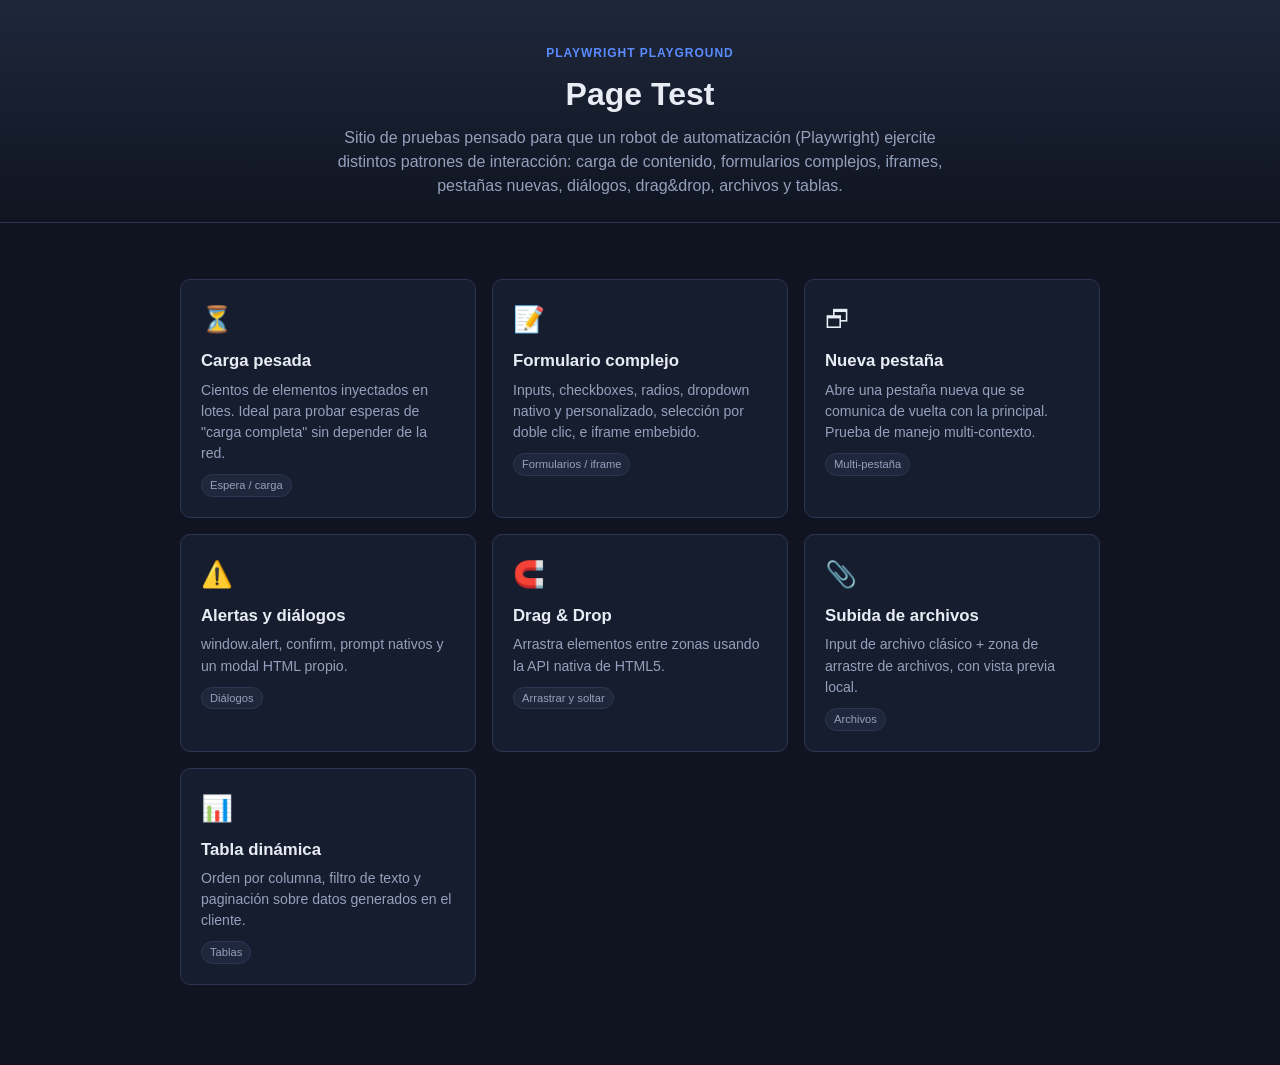
==== index.html @ b723e069 "Add Playwright test playground site Static pages covering common automation scenarios: heavy content" ====
<!DOCTYPE html>
<html lang="es">
<head>
<meta charset="UTF-8" />
<meta name="viewport" content="width=device-width, initial-scale=1.0" />
<title>Page Test — Campo de pruebas para robots</title>
<link rel="stylesheet" href="css/style.css" />
</head>
<body>

<header class="page-header">
  <span class="eyebrow">Playwright Playground</span>
  <h1>Page Test</h1>
  <p>Sitio de pruebas pensado para que un robot de automatización (Playwright) ejercite distintos patrones de interacción: carga de contenido, formularios complejos, iframes, pestañas nuevas, diálogos, drag&amp;drop, archivos y tablas.</p>
</header>

<main class="container">
  <div class="card-grid" data-testid="home-nav">

    <a class="test-card" href="pages/carga-pesada.html" data-testid="nav-carga-pesada">
      <span class="icon">⏳</span>
      <h3>Carga pesada</h3>
      <p>Cientos de elementos inyectados en lotes. Ideal para probar esperas de "carga completa" sin depender de la red.</p>
      <span class="tag">Espera / carga</span>
    </a>

    <a class="test-card" href="pages/formulario.html" data-testid="nav-formulario">
      <span class="icon">📝</span>
      <h3>Formulario complejo</h3>
      <p>Inputs, checkboxes, radios, dropdown nativo y personalizado, selección por doble clic, e iframe embebido.</p>
      <span class="tag">Formularios / iframe</span>
    </a>

    <a class="test-card" href="pages/nueva-pestana.html" data-testid="nav-nueva-pestana">
      <span class="icon">🗗</span>
      <h3>Nueva pestaña</h3>
      <p>Abre una pestaña nueva que se comunica de vuelta con la principal. Prueba de manejo multi-contexto.</p>
      <span class="tag">Multi-pestaña</span>
    </a>

    <a class="test-card" href="pages/alertas.html" data-testid="nav-alertas">
      <span class="icon">⚠️</span>
      <h3>Alertas y diálogos</h3>
      <p>window.alert, confirm, prompt nativos y un modal HTML propio.</p>
      <span class="tag">Diálogos</span>
    </a>

    <a class="test-card" href="pages/drag-drop.html" data-testid="nav-drag-drop">
      <span class="icon">🧲</span>
      <h3>Drag &amp; Drop</h3>
      <p>Arrastra elementos entre zonas usando la API nativa de HTML5.</p>
      <span class="tag">Arrastrar y soltar</span>
    </a>

    <a class="test-card" href="pages/subida-archivos.html" data-testid="nav-subida-archivos">
      <span class="icon">📎</span>
      <h3>Subida de archivos</h3>
      <p>Input de archivo clásico + zona de arrastre de archivos, con vista previa local.</p>
      <span class="tag">Archivos</span>
    </a>

    <a class="test-card" href="pages/tabla.html" data-testid="nav-tabla">
      <span class="icon">📊</span>
      <h3>Tabla dinámica</h3>
      <p>Orden por columna, filtro de texto y paginación sobre datos generados en el cliente.</p>
      <span class="tag">Tablas</span>
    </a>

  </div>
</main>

</body>
</html>
---- css/style.css ----
:root {
  --bg: #0f1420;
  --surface: #161d2e;
  --surface-alt: #1e273b;
  --border: #2b3652;
  --text: #e8ecf5;
  --muted: #94a1bd;
  --primary: #5b8cff;
  --primary-hover: #4472e8;
  --success: #35c98f;
  --danger: #ff6b6b;
  --warning: #f5b942;
  --radius: 10px;
  --shadow: 0 8px 24px rgba(0, 0, 0, 0.25);
}

* {
  box-sizing: border-box;
}

html, body {
  margin: 0;
  padding: 0;
}

body {
  background: var(--bg);
  color: var(--text);
  font-family: -apple-system, "Segoe UI", Roboto, Helvetica, Arial, sans-serif;
  line-height: 1.5;
}

.container {
  max-width: 960px;
  margin: 0 auto;
  padding: 32px 20px 80px;
}

header.page-header {
  padding: 40px 20px 24px;
  text-align: center;
  border-bottom: 1px solid var(--border);
  background: linear-gradient(180deg, var(--surface-alt), var(--bg));
}

header.page-header h1 {
  margin: 0 0 8px;
  font-size: 2rem;
}

header.page-header p {
  margin: 0 auto;
  max-width: 640px;
  color: var(--muted);
}

.eyebrow {
  display: inline-block;
  font-size: 0.75rem;
  letter-spacing: 0.08em;
  text-transform: uppercase;
  color: var(--primary);
  font-weight: 600;
  margin-bottom: 8px;
}

.back-link {
  display: inline-flex;
  align-items: center;
  gap: 6px;
  color: var(--muted);
  text-decoration: none;
  font-size: 0.9rem;
  margin-bottom: 20px;
}

.back-link:hover {
  color: var(--text);
}

/* Card grid on home */
.card-grid {
  display: grid;
  grid-template-columns: repeat(auto-fit, minmax(240px, 1fr));
  gap: 16px;
  margin-top: 24px;
}

.test-card {
  display: block;
  background: var(--surface);
  border: 1px solid var(--border);
  border-radius: var(--radius);
  padding: 20px;
  text-decoration: none;
  color: var(--text);
  transition: transform 0.15s ease, border-color 0.15s ease;
}

.test-card:hover {
  transform: translateY(-2px);
  border-color: var(--primary);
}

.test-card .icon {
  font-size: 1.6rem;
  margin-bottom: 10px;
  display: block;
}

.test-card h3 {
  margin: 0 0 6px;
  font-size: 1.05rem;
}

.test-card p {
  margin: 0;
  color: var(--muted);
  font-size: 0.88rem;
}

.tag {
  display: inline-block;
  font-size: 0.7rem;
  padding: 2px 8px;
  border-radius: 999px;
  background: var(--surface-alt);
  color: var(--muted);
  margin-top: 10px;
  border: 1px solid var(--border);
}

/* Sections / panels */
.panel {
  background: var(--surface);
  border: 1px solid var(--border);
  border-radius: var(--radius);
  padding: 24px;
  margin-bottom: 20px;
}

.panel h2 {
  margin-top: 0;
}

/* Buttons */
.btn {
  display: inline-flex;
  align-items: center;
  justify-content: center;
  gap: 6px;
  background: var(--primary);
  color: #fff;
  border: none;
  border-radius: 8px;
  padding: 10px 18px;
  font-size: 0.95rem;
  cursor: pointer;
  text-decoration: none;
}

.btn:hover {
  background: var(--primary-hover);
}

.btn.secondary {
  background: transparent;
  border: 1px solid var(--border);
  color: var(--text);
}

.btn.secondary:hover {
  border-color: var(--primary);
  background: var(--surface-alt);
}

.btn:disabled {
  opacity: 0.5;
  cursor: not-allowed;
}

/* Forms */
label {
  display: block;
  font-size: 0.85rem;
  color: var(--muted);
  margin-bottom: 6px;
}

.field {
  margin-bottom: 18px;
}

input[type="text"],
input[type="email"],
input[type="password"],
input[type="number"],
select,
textarea {
  width: 100%;
  background: var(--surface-alt);
  border: 1px solid var(--border);
  color: var(--text);
  padding: 10px 12px;
  border-radius: 8px;
  font-size: 0.95rem;
  font-family: inherit;
}

input:focus, select:focus, textarea:focus {
  outline: 2px solid var(--primary);
  outline-offset: 1px;
}

.checkbox-row, .radio-row {
  display: flex;
  align-items: center;
  gap: 8px;
  margin-bottom: 10px;
}

.checkbox-row input, .radio-row input {
  width: auto;
}

fieldset {
  border: 1px solid var(--border);
  border-radius: 8px;
  padding: 16px;
  margin: 0 0 18px;
}

fieldset legend {
  color: var(--muted);
  font-size: 0.85rem;
  padding: 0 6px;
}

/* Custom dropdown (listbox) */
.dropdown {
  position: relative;
  width: 100%;
}

.dropdown-toggle {
  width: 100%;
  text-align: left;
  background: var(--surface-alt);
  border: 1px solid var(--border);
  color: var(--text);
  padding: 10px 12px;
  border-radius: 8px;
  cursor: pointer;
  font-size: 0.95rem;
  display: flex;
  justify-content: space-between;
  align-items: center;
}

.dropdown-toggle[aria-expanded="true"] {
  border-color: var(--primary);
}

.dropdown-menu {
  list-style: none;
  margin: 6px 0 0;
  padding: 6px;
  position: absolute;
  z-index: 10;
  left: 0;
  right: 0;
  background: var(--surface-alt);
  border: 1px solid var(--border);
  border-radius: 8px;
  box-shadow: var(--shadow);
}

.dropdown-menu[hidden] {
  display: none;
}

.dropdown-option {
  padding: 8px 10px;
  border-radius: 6px;
  cursor: pointer;
  font-size: 0.9rem;
}

.dropdown-option:hover,
.dropdown-option.active {
  background: var(--primary);
  color: #fff;
}

/* Double-click select cards */
.select-card-grid {
  display: grid;
  grid-template-columns: repeat(auto-fit, minmax(150px, 1fr));
  gap: 12px;
}

.select-card {
  border: 2px solid var(--border);
  border-radius: 8px;
  padding: 16px;
  text-align: center;
  cursor: pointer;
  user-select: none;
  background: var(--surface-alt);
}

.select-card.selected {
  border-color: var(--success);
  background: rgba(53, 201, 143, 0.12);
}

.select-card .hint {
  display: block;
  font-size: 0.75rem;
  color: var(--muted);
  margin-top: 6px;
}

/* iframe box */
.iframe-box {
  border: 1px solid var(--border);
  border-radius: 8px;
  overflow: hidden;
  background: var(--surface-alt);
}

.iframe-box iframe {
  width: 100%;
  height: 220px;
  border: none;
  display: block;
}

/* Status banners */
.status {
  display: inline-flex;
  align-items: center;
  gap: 8px;
  padding: 8px 14px;
  border-radius: 999px;
  font-size: 0.85rem;
  font-weight: 600;
  border: 1px solid var(--border);
}

.status--pending {
  color: var(--warning);
  border-color: var(--warning);
}

.status--done {
  color: var(--success);
  border-color: var(--success);
}

.status--idle {
  color: var(--muted);
}

.progress-bar {
  height: 8px;
  background: var(--surface-alt);
  border-radius: 999px;
  overflow: hidden;
  border: 1px solid var(--border);
  margin: 12px 0;
}

.progress-bar > div {
  height: 100%;
  background: var(--primary);
  width: 0%;
  transition: width 0.1s linear;
}

/* Heavy content list */
.item-list {
  display: grid;
  gap: 10px;
  margin-top: 16px;
}

.item-list .item {
  background: var(--surface-alt);
  border: 1px solid var(--border);
  border-radius: 8px;
  padding: 12px 14px;
  font-size: 0.85rem;
  color: var(--muted);
}

/* Table */
.table-toolbar {
  display: flex;
  gap: 10px;
  margin-bottom: 14px;
  flex-wrap: wrap;
}

.table-toolbar input {
  max-width: 260px;
}

table.data-table {
  width: 100%;
  border-collapse: collapse;
  font-size: 0.9rem;
}

.data-table th, .data-table td {
  padding: 10px 12px;
  border-bottom: 1px solid var(--border);
  text-align: left;
}

.data-table th {
  cursor: pointer;
  color: var(--muted);
  user-select: none;
  white-space: nowrap;
}

.data-table th .arrow {
  font-size: 0.75rem;
  margin-left: 4px;
}

.pagination {
  display: flex;
  align-items: center;
  gap: 10px;
  margin-top: 16px;
  flex-wrap: wrap;
}

/* Dropzones */
.dropzone {
  border: 2px dashed var(--border);
  border-radius: var(--radius);
  padding: 32px;
  text-align: center;
  color: var(--muted);
  background: var(--surface-alt);
}

.dropzone.dragover {
  border-color: var(--primary);
  color: var(--text);
  background: rgba(91, 140, 255, 0.08);
}

.draggable-row {
  display: flex;
  gap: 16px;
  flex-wrap: wrap;
  margin-bottom: 20px;
}

.draggable-item {
  padding: 14px 18px;
  background: var(--surface-alt);
  border: 1px solid var(--border);
  border-radius: 8px;
  cursor: grab;
}

.draggable-item.dragging {
  opacity: 0.4;
}

.drop-target {
  min-height: 90px;
  border: 2px dashed var(--border);
  border-radius: 8px;
  padding: 12px;
  display: flex;
  flex-wrap: wrap;
  gap: 10px;
  align-content: flex-start;
}

.drop-target.dragover {
  border-color: var(--primary);
  background: rgba(91, 140, 255, 0.08);
}

/* File list */
.file-list {
  list-style: none;
  padding: 0;
  margin: 16px 0 0;
  display: grid;
  gap: 8px;
}

.file-list li {
  background: var(--surface-alt);
  border: 1px solid var(--border);
  border-radius: 8px;
  padding: 10px 14px;
  font-size: 0.85rem;
  display: flex;
  justify-content: space-between;
}

/* Modal */
.modal-overlay {
  position: fixed;
  inset: 0;
  background: rgba(0, 0, 0, 0.55);
  display: flex;
  align-items: center;
  justify-content: center;
  z-index: 100;
}

.modal-overlay[hidden] {
  display: none;
}

.modal {
  background: var(--surface);
  border: 1px solid var(--border);
  border-radius: var(--radius);
  padding: 24px;
  max-width: 420px;
  width: 90%;
  box-shadow: var(--shadow);
}

.modal-actions {
  display: flex;
  justify-content: flex-end;
  gap: 10px;
  margin-top: 20px;
}

.helper-text {
  color: var(--muted);
  font-size: 0.85rem;
}

code {
  background: var(--surface-alt);
  padding: 1px 6px;
  border-radius: 4px;
  font-size: 0.85em;
}
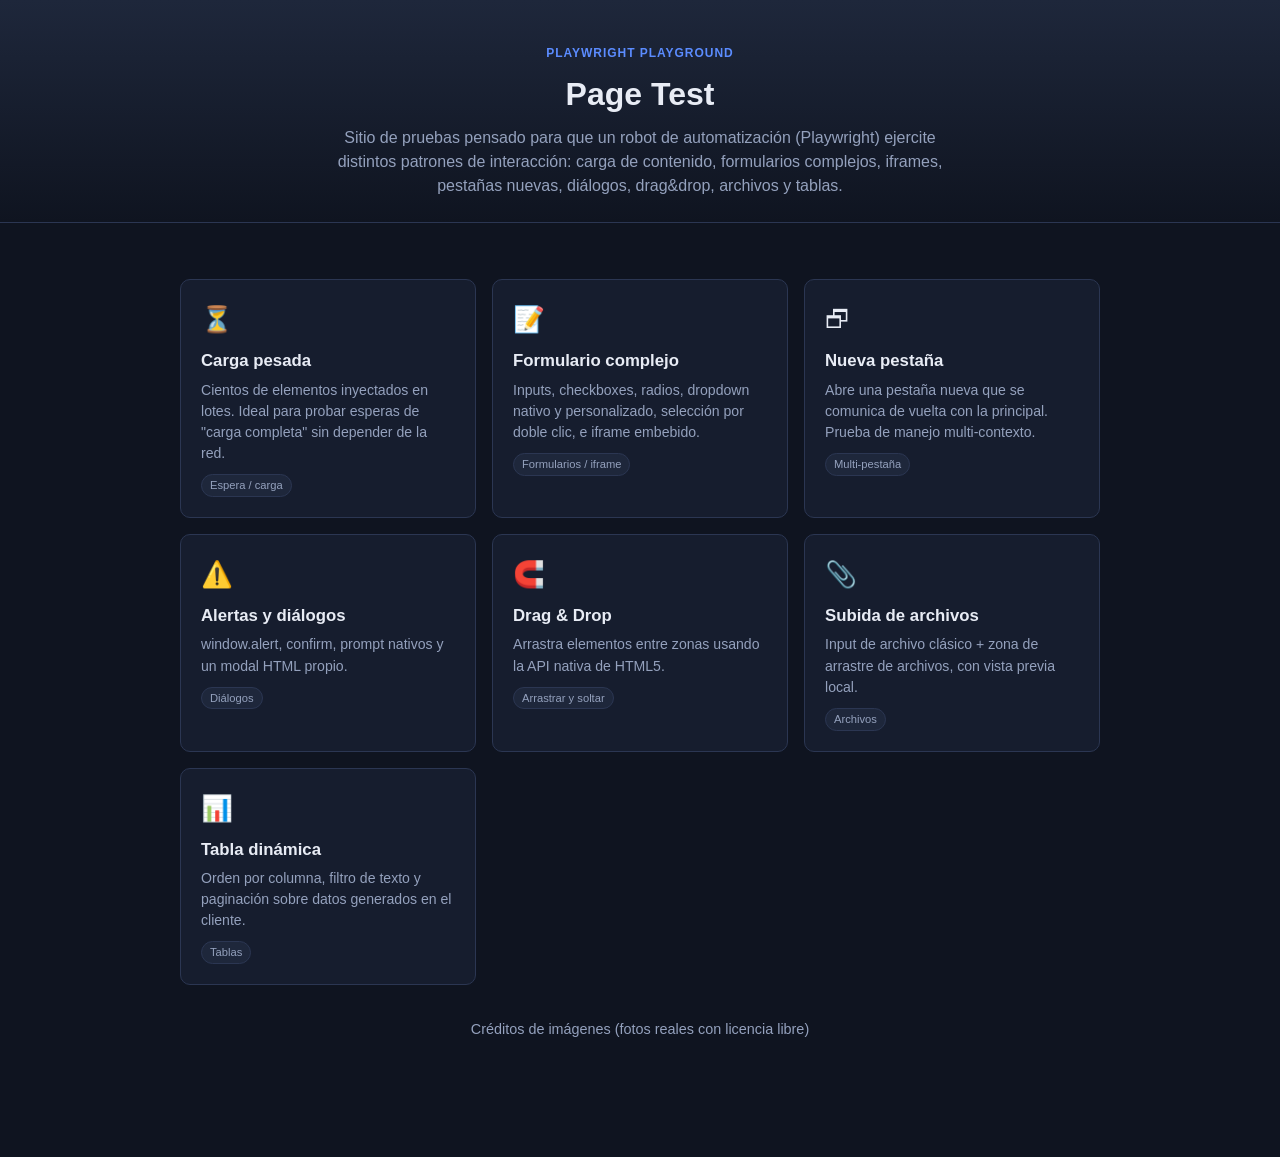
==== commit 33b0ea2f: "Replace drawn icons with real, freely-licensed photographs Swap every SVG icon for an actual photo o" ====
--- a/index.html
+++ b/index.html
@@ -4,7 +4,7 @@
 <meta charset="UTF-8" />
 <meta name="viewport" content="width=device-width, initial-scale=1.0" />
 <title>Page Test — Campo de pruebas para robots</title>
-<link rel="stylesheet" href="css/style.css" />
+<link rel="stylesheet" href="css/style.css?v=4" />
 </head>
 <body>
 
@@ -67,6 +67,10 @@
     </a>
 
   </div>
+
+  <p style="text-align:center; margin-top:32px;">
+    <a class="back-link" href="pages/creditos.html" style="justify-content:center;">Créditos de imágenes (fotos reales con licencia libre)</a>
+  </p>
 </main>
 
 </body>
--- a/css/style.css
+++ b/css/style.css
@@ -381,6 +381,7 @@
 /* Heavy content list */
 .item-list {
   display: grid;
+  grid-template-columns: repeat(auto-fill, minmax(240px, 1fr));
   gap: 10px;
   margin-top: 16px;
 }
@@ -551,3 +552,144 @@
   border-radius: 4px;
   font-size: 0.85em;
 }
+
+/* Devtools-style timing panel */
+.metrics-table {
+  display: grid;
+  gap: 8px;
+  margin-top: 16px;
+}
+
+.metric-row {
+  display: grid;
+  grid-template-columns: 220px 1fr 90px 70px;
+  align-items: center;
+  gap: 12px;
+  font-size: 0.85rem;
+}
+
+.metric-row .metric-label {
+  color: var(--text);
+}
+
+.metric-row .metric-bar-track {
+  background: var(--surface-alt);
+  border: 1px solid var(--border);
+  border-radius: 4px;
+  height: 10px;
+  overflow: hidden;
+}
+
+.metric-row .metric-bar-fill {
+  height: 100%;
+  width: 0%;
+  background: var(--primary);
+}
+
+.metric-row.is-custom .metric-bar-fill {
+  background: var(--success);
+}
+
+.metric-row .metric-value {
+  text-align: right;
+  color: var(--muted);
+  font-variant-numeric: tabular-nums;
+}
+
+.metric-row .metric-flag {
+  text-align: center;
+}
+
+/* Image gallery / lazy loading */
+.image-grid {
+  display: grid;
+  grid-template-columns: repeat(auto-fill, minmax(160px, 1fr));
+  gap: 12px;
+  margin-top: 16px;
+}
+
+.image-tile {
+  position: relative;
+  aspect-ratio: 4 / 3;
+  border-radius: 8px;
+  overflow: hidden;
+  border: 1px solid var(--border);
+  background: linear-gradient(100deg, var(--surface-alt) 30%, #29344d 50%, var(--surface-alt) 70%);
+  background-size: 200% 100%;
+  animation: shimmer 1.3s infinite linear;
+}
+
+.image-tile.is-loaded {
+  animation: none;
+  background: none;
+}
+
+.image-tile img {
+  width: 100%;
+  height: 100%;
+  object-fit: cover;
+  display: block;
+  opacity: 0;
+  transition: opacity 0.25s ease;
+}
+
+.image-tile.is-loaded img {
+  opacity: 1;
+}
+
+@keyframes shimmer {
+  0% { background-position: 200% 0; }
+  100% { background-position: -200% 0; }
+}
+
+.avatar-thumb {
+  width: 36px;
+  height: 36px;
+  border-radius: 50%;
+  object-fit: cover;
+  border: 1px solid var(--border);
+  vertical-align: middle;
+}
+
+.avatar-pick-grid {
+  display: flex;
+  flex-wrap: wrap;
+  gap: 12px;
+}
+
+.avatar-pick {
+  border: 2px solid transparent;
+  border-radius: 50%;
+  padding: 3px;
+  cursor: pointer;
+  line-height: 0;
+}
+
+.avatar-pick img {
+  width: 56px;
+  height: 56px;
+  border-radius: 50%;
+  display: block;
+}
+
+.avatar-pick.selected {
+  border-color: var(--success);
+}
+
+.banner-image {
+  width: 100%;
+  aspect-ratio: 16 / 9;
+  object-fit: cover;
+  border-radius: var(--radius);
+  border: 1px solid var(--border);
+  margin-top: 16px;
+}
+
+.file-preview-thumb {
+  width: 40px;
+  height: 40px;
+  object-fit: cover;
+  border-radius: 6px;
+  border: 1px solid var(--border);
+  margin-right: 10px;
+}
